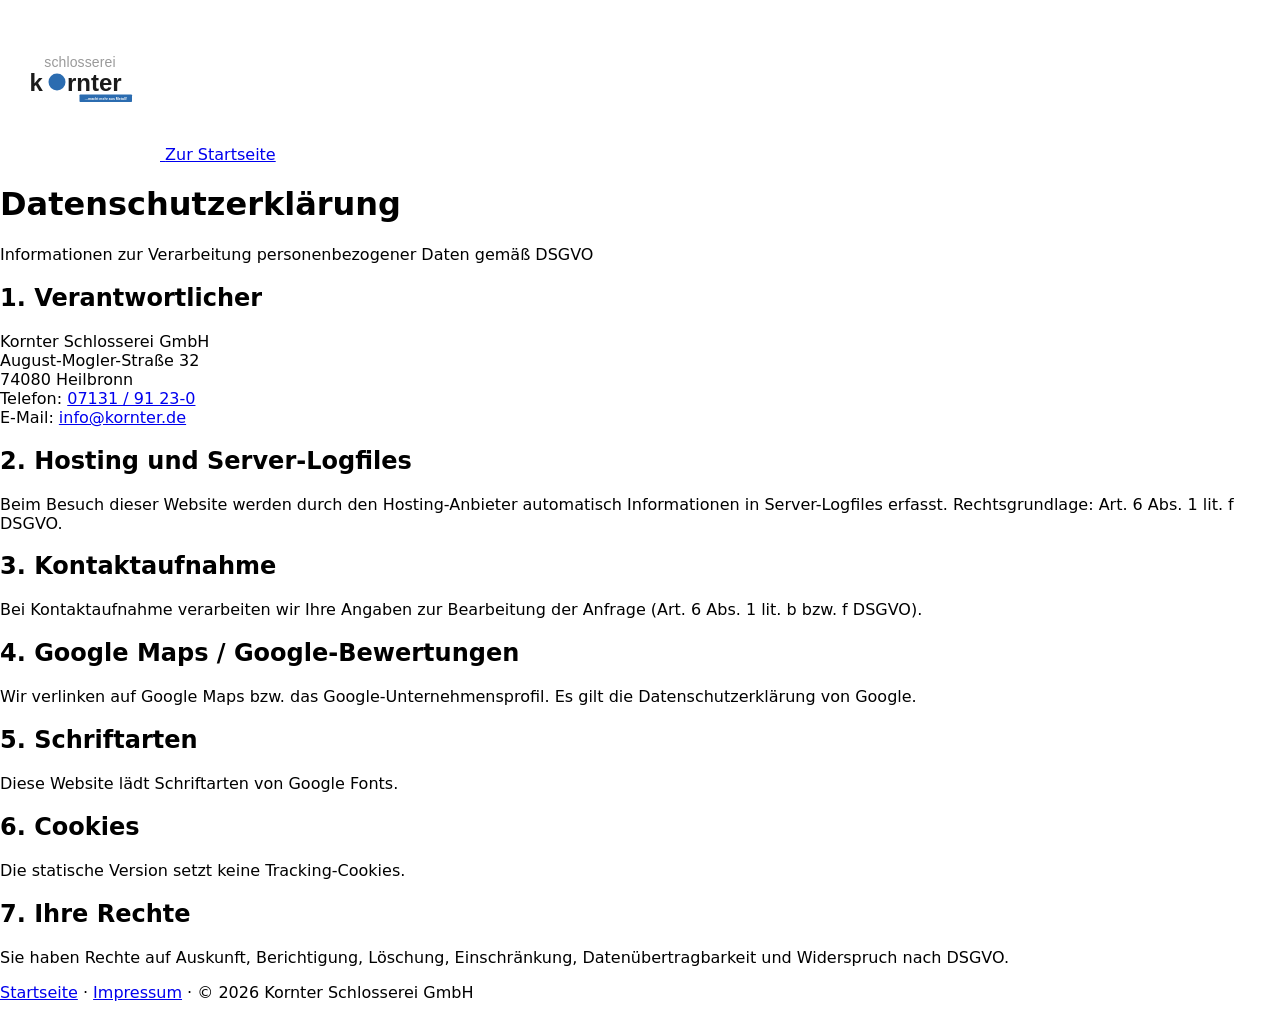
==== datenschutz.html @ e00c80bd "Add logo.svg and legal pages" ====
<!DOCTYPE html>
<html lang="de">
<head>
  <meta charset="utf-8" />
  <meta name="viewport" content="width=device-width, initial-scale=1" />
  <title>Datenschutz | Schlosserei Kornter Heilbronn</title>
  <meta name="robots" content="noindex" />
  <meta name="theme-color" content="#2f4f7a" />
  <link rel="icon" href="assets/logo.svg" />
  <link rel="stylesheet" href="https://fonts.googleapis.com/css2?family=Inter:wght@400;500;600;700&display=swap" />
  <link rel="stylesheet" href="css/styles.css" />
</head>
<body class="legal-page">
  <header class="site-header">
    <div class="container header-inner">
      <a class="logo" href="index.html" aria-label="Schlosserei Kornter – Startseite">
        <img class="logo-img" src="assets/logo.svg" width="160" height="160" alt="schlosserei kornter" />
      </a>
      <a class="btn btn-phone" href="index.html#kontakt">Zur Startseite</a>
    </div>
  </header>
  <main class="legal-main">
    <div class="container">
      <h1>Datenschutzerklärung</h1>
      <p class="lead">Informationen zur Verarbeitung personenbezogener Daten gemäß DSGVO</p>
      <div class="legal-content">
        <h2>1. Verantwortlicher</h2>
        <p>Kornter Schlosserei GmbH<br />August-Mogler-Straße 32<br />74080 Heilbronn<br />Telefon: <a href="tel:+49713191230">07131 / 91 23-0</a><br />E-Mail: <a href="mailto:info@kornter.de">info@kornter.de</a></p>
        <h2>2. Hosting und Server-Logfiles</h2>
        <p>Beim Besuch dieser Website werden durch den Hosting-Anbieter automatisch Informationen in Server-Logfiles erfasst. Rechtsgrundlage: Art. 6 Abs. 1 lit. f DSGVO.</p>
        <h2>3. Kontaktaufnahme</h2>
        <p>Bei Kontaktaufnahme verarbeiten wir Ihre Angaben zur Bearbeitung der Anfrage (Art. 6 Abs. 1 lit. b bzw. f DSGVO).</p>
        <h2>4. Google Maps / Google-Bewertungen</h2>
        <p>Wir verlinken auf Google Maps bzw. das Google-Unternehmensprofil. Es gilt die Datenschutzerklärung von Google.</p>
        <h2>5. Schriftarten</h2>
        <p>Diese Website lädt Schriftarten von Google Fonts.</p>
        <h2>6. Cookies</h2>
        <p>Die statische Version setzt keine Tracking-Cookies.</p>
        <h2>7. Ihre Rechte</h2>
        <p>Sie haben Rechte auf Auskunft, Berichtigung, Löschung, Einschränkung, Datenübertragbarkeit und Widerspruch nach DSGVO.</p>
      </div>
    </div>
  </main>
  <footer class="site-footer">
    <div class="container footer-bottom">
      <p><a href="index.html">Startseite</a> · <a href="impressum.html">Impressum</a> · © <span id="year"></span> Kornter Schlosserei GmbH</p>
    </div>
  </footer>
  <script src="js/main.js"></script>
</body>
</html>
---- css/styles.css ----
/* placeholder - will replace */
body{font-family:system-ui;margin:0}
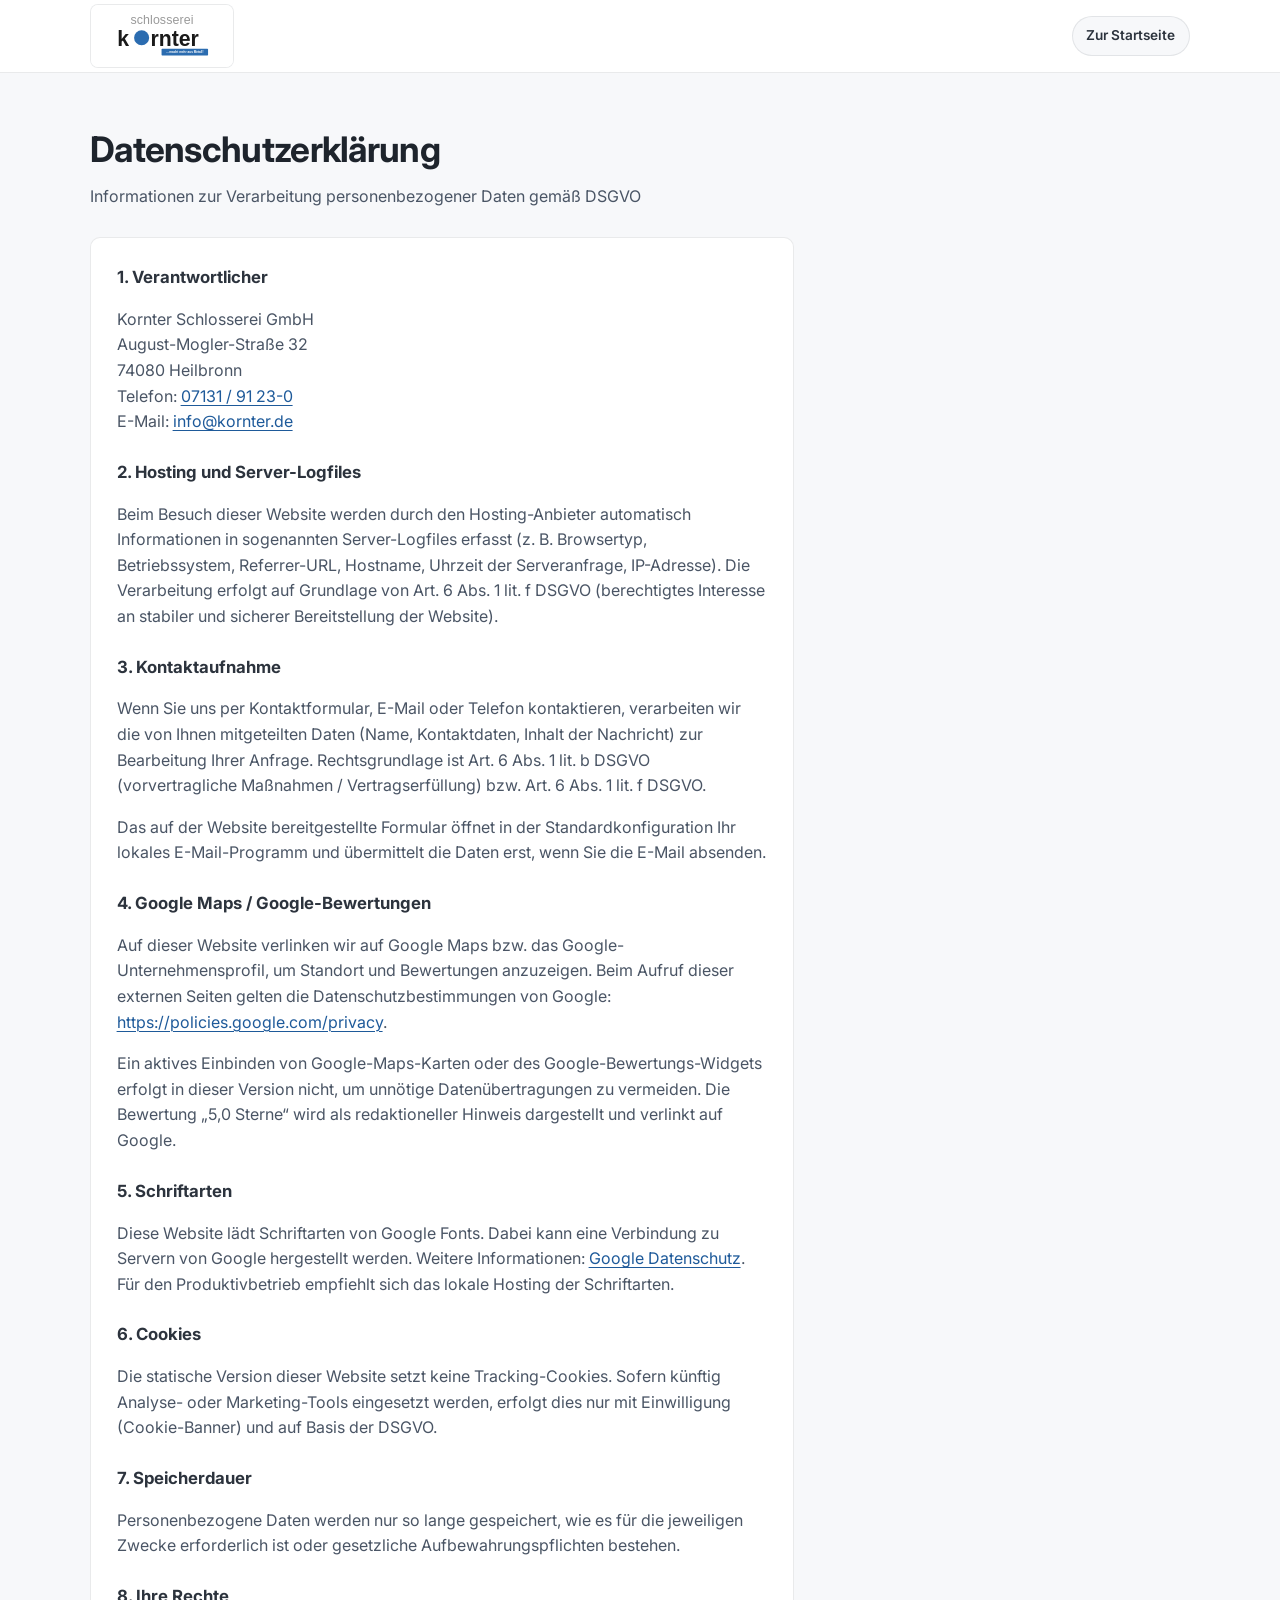
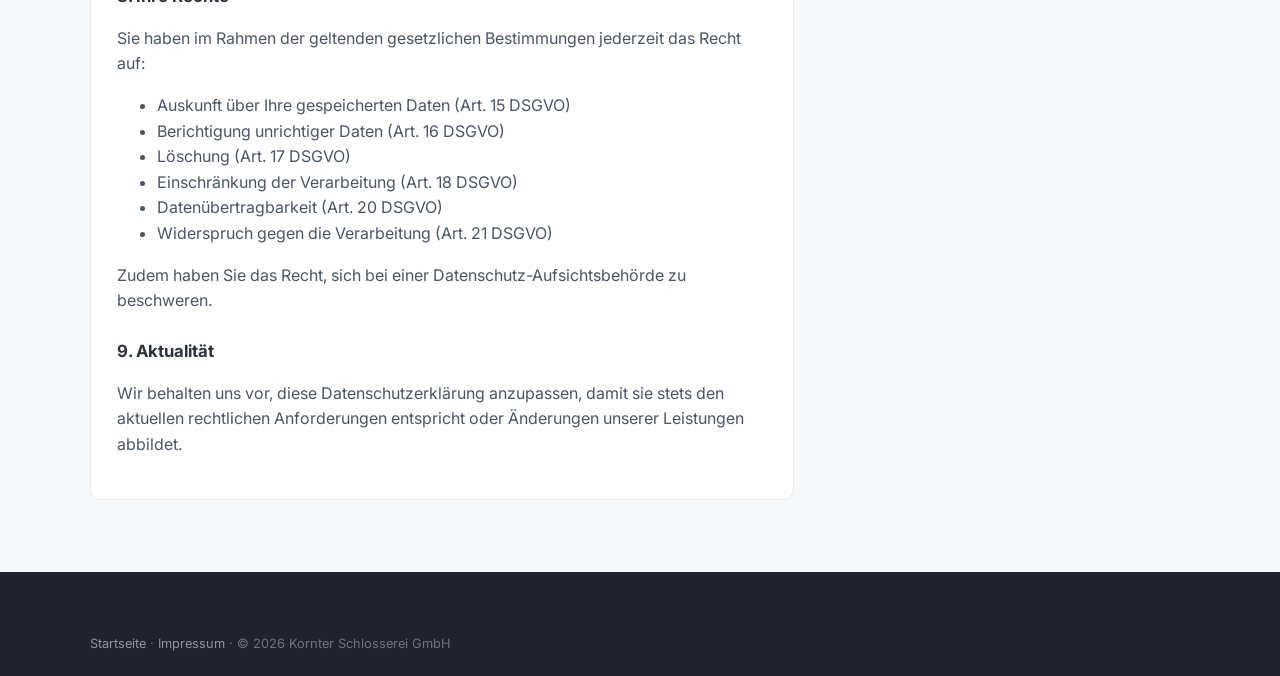
==== commit 758d4a40: "Deploy: full legal pages (Datenschutz, Impressum)" ====
--- a/datenschutz.html
+++ b/datenschutz.html
@@ -6,44 +6,123 @@
   <title>Datenschutz | Schlosserei Kornter Heilbronn</title>
   <meta name="robots" content="noindex" />
   <meta name="theme-color" content="#2f4f7a" />
-  <link rel="icon" href="assets/logo.svg" />
-  <link rel="stylesheet" href="https://fonts.googleapis.com/css2?family=Inter:wght@400;500;600;700&display=swap" />
+  <link rel="icon" type="image/png" href="assets/logo.svg" sizes="32x32" />
+  <link rel="apple-touch-icon" href="assets/logo.svg" />
+  <link rel="preconnect" href="https://fonts.googleapis.com" />
+  <link rel="preconnect" href="https://fonts.gstatic.com" crossorigin />
+  <link href="https://fonts.googleapis.com/css2?family=Inter:wght@400;500;600;700&display=swap" rel="stylesheet" />
   <link rel="stylesheet" href="css/styles.css" />
 </head>
 <body class="legal-page">
   <header class="site-header">
     <div class="container header-inner">
       <a class="logo" href="index.html" aria-label="Schlosserei Kornter – Startseite">
-        <img class="logo-img" src="assets/logo.svg" width="160" height="160" alt="schlosserei kornter" />
+        <img
+          class="logo-img"
+          src="assets/logo.svg"
+          width="160"
+          height="160"
+          alt="schlosserei kornter – …macht mehr aus Metall!"
+        />
       </a>
       <a class="btn btn-phone" href="index.html#kontakt">Zur Startseite</a>
     </div>
   </header>
+
   <main class="legal-main">
     <div class="container">
       <h1>Datenschutzerklärung</h1>
       <p class="lead">Informationen zur Verarbeitung personenbezogener Daten gemäß DSGVO</p>
+
       <div class="legal-content">
         <h2>1. Verantwortlicher</h2>
-        <p>Kornter Schlosserei GmbH<br />August-Mogler-Straße 32<br />74080 Heilbronn<br />Telefon: <a href="tel:+49713191230">07131 / 91 23-0</a><br />E-Mail: <a href="mailto:info@kornter.de">info@kornter.de</a></p>
+        <p>
+          Kornter Schlosserei GmbH<br />
+          August-Mogler-Straße 32<br />
+          74080 Heilbronn<br />
+          Telefon: <a href="tel:+49713191230">07131 / 91 23-0</a><br />
+          E-Mail: <a href="mailto:info@kornter.de">info@kornter.de</a>
+        </p>
+
         <h2>2. Hosting und Server-Logfiles</h2>
-        <p>Beim Besuch dieser Website werden durch den Hosting-Anbieter automatisch Informationen in Server-Logfiles erfasst. Rechtsgrundlage: Art. 6 Abs. 1 lit. f DSGVO.</p>
+        <p>
+          Beim Besuch dieser Website werden durch den Hosting-Anbieter automatisch Informationen in sogenannten Server-Logfiles erfasst
+          (z.&nbsp;B. Browsertyp, Betriebssystem, Referrer-URL, Hostname, Uhrzeit der Serveranfrage, IP-Adresse).
+          Die Verarbeitung erfolgt auf Grundlage von Art. 6 Abs. 1 lit. f DSGVO (berechtigtes Interesse an stabiler und sicherer Bereitstellung der Website).
+        </p>
+
         <h2>3. Kontaktaufnahme</h2>
-        <p>Bei Kontaktaufnahme verarbeiten wir Ihre Angaben zur Bearbeitung der Anfrage (Art. 6 Abs. 1 lit. b bzw. f DSGVO).</p>
+        <p>
+          Wenn Sie uns per Kontaktformular, E-Mail oder Telefon kontaktieren, verarbeiten wir die von Ihnen mitgeteilten Daten
+          (Name, Kontaktdaten, Inhalt der Nachricht) zur Bearbeitung Ihrer Anfrage.
+          Rechtsgrundlage ist Art. 6 Abs. 1 lit. b DSGVO (vorvertragliche Maßnahmen / Vertragserfüllung) bzw. Art. 6 Abs. 1 lit. f DSGVO.
+        </p>
+        <p>
+          Das auf der Website bereitgestellte Formular öffnet in der Standardkonfiguration Ihr lokales E-Mail-Programm
+          und übermittelt die Daten erst, wenn Sie die E-Mail absenden.
+        </p>
+
         <h2>4. Google Maps / Google-Bewertungen</h2>
-        <p>Wir verlinken auf Google Maps bzw. das Google-Unternehmensprofil. Es gilt die Datenschutzerklärung von Google.</p>
+        <p>
+          Auf dieser Website verlinken wir auf Google Maps bzw. das Google-Unternehmensprofil, um Standort und Bewertungen anzuzeigen.
+          Beim Aufruf dieser externen Seiten gelten die Datenschutzbestimmungen von Google:
+          <a href="https://policies.google.com/privacy" target="_blank" rel="noopener noreferrer">https://policies.google.com/privacy</a>.
+        </p>
+        <p>
+          Ein aktives Einbinden von Google-Maps-Karten oder des Google-Bewertungs-Widgets erfolgt in dieser Version nicht,
+          um unnötige Datenübertragungen zu vermeiden. Die Bewertung „5,0 Sterne“ wird als redaktioneller Hinweis dargestellt
+          und verlinkt auf Google.
+        </p>
+
         <h2>5. Schriftarten</h2>
-        <p>Diese Website lädt Schriftarten von Google Fonts.</p>
+        <p>
+          Diese Website lädt Schriftarten von Google Fonts. Dabei kann eine Verbindung zu Servern von Google hergestellt werden.
+          Weitere Informationen: <a href="https://policies.google.com/privacy" target="_blank" rel="noopener noreferrer">Google Datenschutz</a>.
+          Für den Produktivbetrieb empfiehlt sich das lokale Hosting der Schriftarten.
+        </p>
+
         <h2>6. Cookies</h2>
-        <p>Die statische Version setzt keine Tracking-Cookies.</p>
-        <h2>7. Ihre Rechte</h2>
-        <p>Sie haben Rechte auf Auskunft, Berichtigung, Löschung, Einschränkung, Datenübertragbarkeit und Widerspruch nach DSGVO.</p>
+        <p>
+          Die statische Version dieser Website setzt keine Tracking-Cookies.
+          Sofern künftig Analyse- oder Marketing-Tools eingesetzt werden, erfolgt dies nur mit Einwilligung (Cookie-Banner) und auf Basis der DSGVO.
+        </p>
+
+        <h2>7. Speicherdauer</h2>
+        <p>
+          Personenbezogene Daten werden nur so lange gespeichert, wie es für die jeweiligen Zwecke erforderlich ist
+          oder gesetzliche Aufbewahrungspflichten bestehen.
+        </p>
+
+        <h2>8. Ihre Rechte</h2>
+        <p>Sie haben im Rahmen der geltenden gesetzlichen Bestimmungen jederzeit das Recht auf:</p>
+        <ul>
+          <li>Auskunft über Ihre gespeicherten Daten (Art. 15 DSGVO)</li>
+          <li>Berichtigung unrichtiger Daten (Art. 16 DSGVO)</li>
+          <li>Löschung (Art. 17 DSGVO)</li>
+          <li>Einschränkung der Verarbeitung (Art. 18 DSGVO)</li>
+          <li>Datenübertragbarkeit (Art. 20 DSGVO)</li>
+          <li>Widerspruch gegen die Verarbeitung (Art. 21 DSGVO)</li>
+        </ul>
+        <p>
+          Zudem haben Sie das Recht, sich bei einer Datenschutz-Aufsichtsbehörde zu beschweren.
+        </p>
+
+        <h2>9. Aktualität</h2>
+        <p>
+          Wir behalten uns vor, diese Datenschutzerklärung anzupassen, damit sie stets den aktuellen rechtlichen Anforderungen entspricht
+          oder Änderungen unserer Leistungen abbildet.
+        </p>
       </div>
     </div>
   </main>
+
   <footer class="site-footer">
     <div class="container footer-bottom">
-      <p><a href="index.html">Startseite</a> · <a href="impressum.html">Impressum</a> · © <span id="year"></span> Kornter Schlosserei GmbH</p>
+      <p>
+        <a href="index.html">Startseite</a> ·
+        <a href="impressum.html">Impressum</a> ·
+        © <span id="year"></span> Kornter Schlosserei GmbH
+      </p>
     </div>
   </footer>
   <script src="js/main.js"></script>
--- a/css/styles.css
+++ b/css/styles.css
@@ -1,2 +1,2 @@
-/* placeholder - will replace */
-body{font-family:system-ui;margin:0}+@import url("styles-a.css");
+@import url("styles-b.css");
